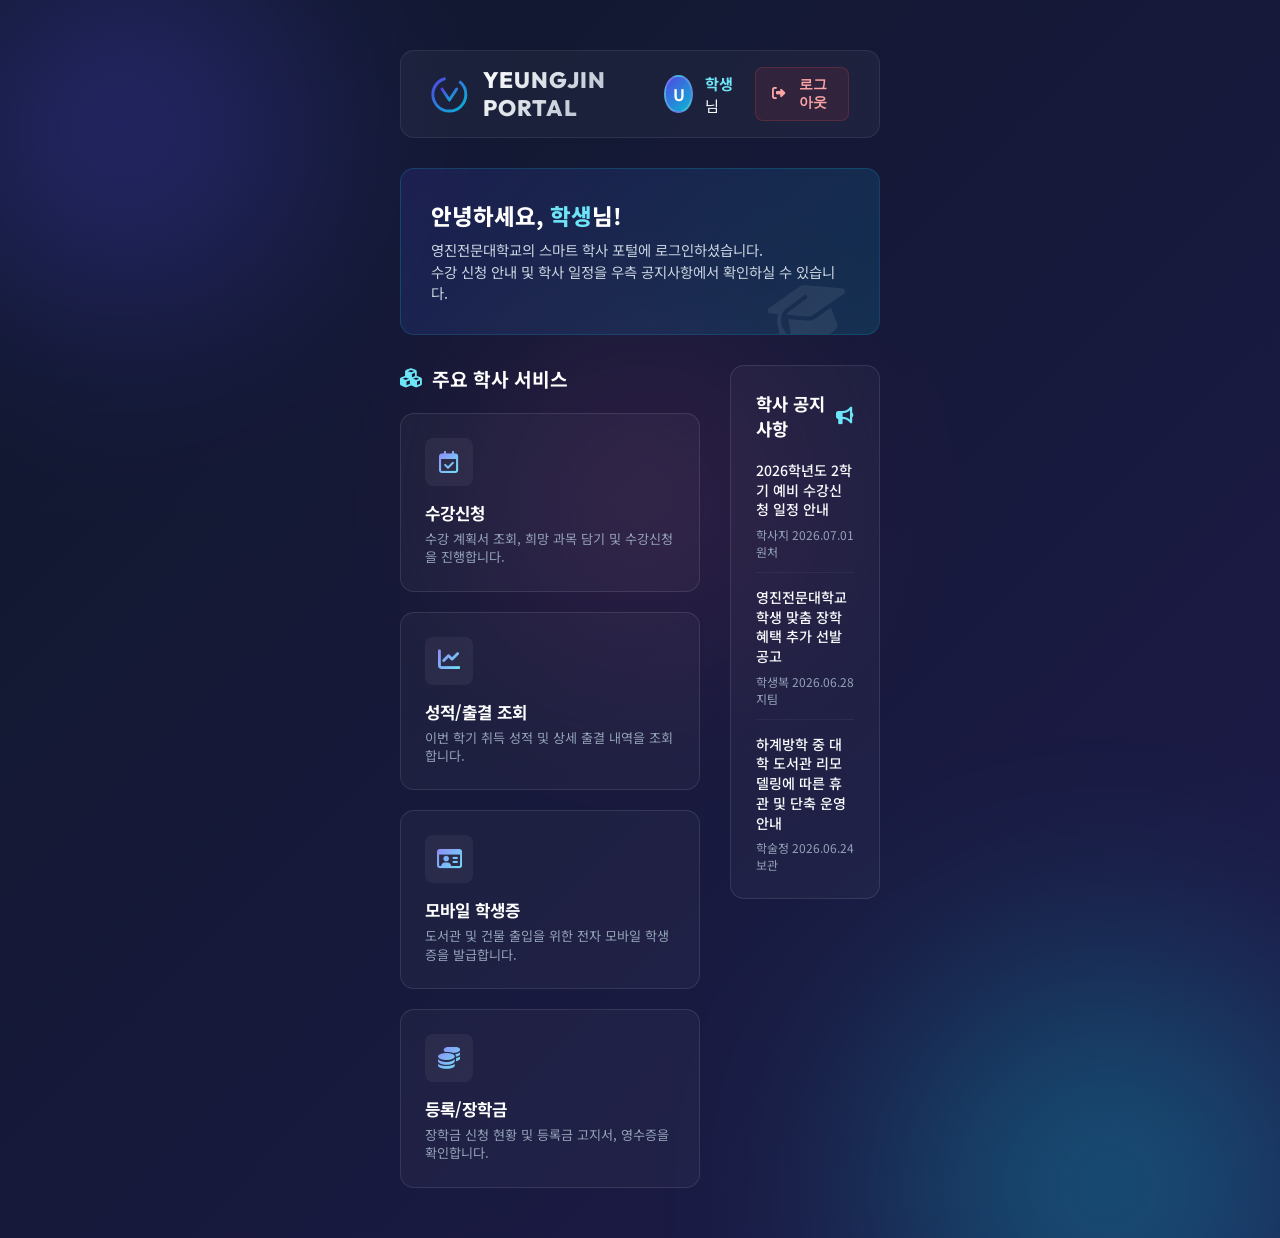
==== dashboard.html @ 0496ccc6 "feat: Add custom dashboard page and connect login redirect/logout" ====
<!DOCTYPE html>
<html lang="ko">
<head>
  <meta charset="UTF-8">
  <meta name="viewport" content="width=device-width, initial-scale=1.0">
  <title>영진전문대학교 - 스마트 통합 포털</title>
  <!-- Google Fonts -->
  <link rel="preconnect" href="https://fonts.googleapis.com">
  <link rel="preconnect" href="https://fonts.gstatic.com" crossorigin>
  <link href="https://fonts.googleapis.com/css2?family=Noto+Sans+KR:wght@300;400;500;700;900&family=Outfit:wght@300;400;600;800&display=swap" rel="stylesheet">
  <!-- FontAwesome for Premium Icons -->
  <link rel="stylesheet" href="https://cdnjs.cloudflare.com/ajax/libs/font-awesome/6.4.0/css/all.min.css">
  <link rel="icon" href="data:,">
  <!-- Common Style Sheet -->
  <link rel="stylesheet" href="style.css">
  <style>
    /* 대시보드 커스텀 스타일 정의 */
    .dashboard-container {
      width: 100%;
      max-width: 1200px;
      margin: 0 auto;
      padding: 30px 20px;
      animation: fadeInDashboard 0.8s cubic-bezier(0.16, 1, 0.3, 1) forwards;
    }

    @keyframes fadeInDashboard {
      from { opacity: 0; transform: translateY(20px); }
      to { opacity: 1; transform: translateY(0); }
    }

    /* 상단 네비게이션 헤더 */
    .dashboard-header {
      display: flex;
      justify-content: space-between;
      align-items: center;
      background: rgba(255, 255, 255, 0.04);
      backdrop-filter: blur(16px);
      -webkit-backdrop-filter: blur(16px);
      border: 1px solid rgba(255, 255, 255, 0.08);
      border-radius: var(--radius-md);
      padding: 15px 30px;
      margin-bottom: 30px;
    }

    .brand-section {
      display: flex;
      align-items: center;
      gap: 15px;
    }

    .brand-section .logo-svg {
      width: 45px;
      height: 45px;
    }

    .brand-section .portal-title {
      font-family: var(--font-en);
      font-size: 1.4rem;
      font-weight: 800;
      letter-spacing: 1px;
      background: linear-gradient(135deg, #ffffff 0%, var(--text-muted) 100%);
      -webkit-background-clip: text;
      -webkit-text-fill-color: transparent;
    }

    .user-section {
      display: flex;
      align-items: center;
      gap: 20px;
    }

    .user-profile {
      display: flex;
      align-items: center;
      gap: 12px;
    }

    .user-avatar {
      width: 38px;
      height: 38px;
      background: linear-gradient(135deg, var(--primary) 0%, var(--secondary) 100%);
      border-radius: 50%;
      display: flex;
      align-items: center;
      justify-content: center;
      color: #ffffff;
      font-weight: 700;
      border: 2px solid rgba(255, 255, 255, 0.2);
    }

    .user-greeting {
      font-size: 0.95rem;
      color: var(--text-main);
    }

    .user-greeting strong {
      color: var(--secondary-light);
      font-weight: 700;
    }

    .btn-logout {
      background: rgba(239, 68, 68, 0.1);
      border: 1px solid rgba(239, 68, 68, 0.2);
      color: #fca5a5;
      padding: 8px 16px;
      border-radius: var(--radius-sm);
      font-size: 0.85rem;
      font-weight: 600;
      cursor: pointer;
      display: flex;
      align-items: center;
      gap: 8px;
      transition: var(--transition-fast);
    }

    .btn-logout:hover {
      background: rgba(239, 68, 68, 0.25);
      border-color: rgba(239, 68, 68, 0.4);
      color: #ffffff;
      transform: translateY(-1px);
    }

    /* 메인 대시보드 레이아웃 */
    .dashboard-grid {
      display: grid;
      grid-template-columns: 2fr 1fr;
      gap: 30px;
    }

    @media (max-width: 900px) {
      .dashboard-grid {
        grid-template-columns: 1fr;
      }
    }

    /* 서비스 바로가기 영역 */
    .services-section-title {
      font-size: 1.2rem;
      font-weight: 700;
      color: #ffffff;
      margin-bottom: 20px;
      display: flex;
      align-items: center;
      gap: 10px;
    }

    .services-section-title i {
      color: var(--secondary-light);
    }

    .services-grid {
      display: grid;
      grid-template-columns: repeat(auto-fill, minmax(220px, 1fr));
      gap: 20px;
    }

    .service-card {
      background: rgba(255, 255, 255, 0.03);
      backdrop-filter: blur(12px);
      -webkit-backdrop-filter: blur(12px);
      border: 1px solid var(--card-border);
      border-radius: var(--radius-md);
      padding: 24px;
      text-decoration: none;
      display: flex;
      flex-direction: column;
      gap: 15px;
      transition: var(--transition-smooth);
      position: relative;
      overflow: hidden;
    }

    .service-card::before {
      content: '';
      position: absolute;
      top: 0;
      left: 0;
      width: 100%;
      height: 100%;
      background: linear-gradient(135deg, rgba(99, 102, 241, 0.08) 0%, rgba(6, 182, 212, 0.08) 100%);
      opacity: 0;
      transition: var(--transition-smooth);
      z-index: 0;
    }

    .service-card:hover {
      transform: translateY(-5px);
      border-color: rgba(6, 182, 212, 0.3);
      box-shadow: 0 15px 30px -10px rgba(6, 182, 212, 0.15);
    }

    .service-card:hover::before {
      opacity: 1;
    }

    .service-icon-wrapper {
      width: 48px;
      height: 48px;
      background: rgba(255, 255, 255, 0.05);
      border-radius: var(--radius-sm);
      display: flex;
      align-items: center;
      justify-content: center;
      z-index: 1;
      transition: var(--transition-smooth);
    }

    .service-card:hover .service-icon-wrapper {
      background: linear-gradient(135deg, var(--primary) 0%, var(--secondary) 100%);
    }

    .service-icon-wrapper i {
      font-size: 1.4rem;
      background: linear-gradient(135deg, var(--primary-light) 0%, var(--secondary-light) 100%);
      -webkit-background-clip: text;
      -webkit-text-fill-color: transparent;
      transition: var(--transition-smooth);
    }

    .service-card:hover .service-icon-wrapper i {
      background: none;
      -webkit-background-clip: initial;
      -webkit-text-fill-color: #ffffff;
    }

    .service-info {
      z-index: 1;
    }

    .service-title {
      font-size: 1.05rem;
      font-weight: 700;
      color: #ffffff;
      margin-bottom: 5px;
    }

    .service-desc {
      font-size: 0.82rem;
      color: var(--text-muted);
      line-height: 1.4;
    }

    /* 우측 사이드바: 공지사항 & 위젯 */
    .sidebar-widget {
      background: rgba(255, 255, 255, 0.03);
      backdrop-filter: blur(16px);
      -webkit-backdrop-filter: blur(16px);
      border: 1px solid var(--card-border);
      border-radius: var(--radius-md);
      padding: 25px;
      margin-bottom: 25px;
    }

    .widget-title {
      font-size: 1.1rem;
      font-weight: 700;
      color: #ffffff;
      margin-bottom: 20px;
      display: flex;
      align-items: center;
      justify-content: space-between;
    }

    .widget-title i {
      color: var(--secondary-light);
    }

    .notice-list {
      list-style: none;
      display: flex;
      flex-direction: column;
      gap: 15px;
    }

    .notice-item {
      border-bottom: 1px solid rgba(255, 255, 255, 0.05);
      padding-bottom: 12px;
    }

    .notice-item:last-child {
      border-bottom: none;
      padding-bottom: 0;
    }

    .notice-link {
      text-decoration: none;
      display: flex;
      flex-direction: column;
      gap: 6px;
    }

    .notice-headline {
      font-size: 0.88rem;
      color: var(--text-main);
      font-weight: 500;
      line-height: 1.4;
      transition: var(--transition-fast);
    }

    .notice-link:hover .notice-headline {
      color: var(--secondary-light);
    }

    .notice-meta {
      display: flex;
      justify-content: space-between;
      font-size: 0.75rem;
      color: var(--text-muted);
    }

    /* 웰컴 배너 */
    .welcome-banner {
      background: linear-gradient(135deg, rgba(79, 70, 229, 0.15) 0%, rgba(6, 182, 212, 0.15) 100%);
      border: 1px solid rgba(6, 182, 212, 0.2);
      border-radius: var(--radius-md);
      padding: 30px;
      margin-bottom: 30px;
      position: relative;
      overflow: hidden;
      display: flex;
      justify-content: space-between;
      align-items: center;
    }

    .welcome-text-group {
      z-index: 1;
    }

    .welcome-banner-title {
      font-size: 1.4rem;
      font-weight: 800;
      color: #ffffff;
      margin-bottom: 8px;
    }

    .welcome-banner-title span {
      color: var(--secondary-light);
    }

    .welcome-banner-desc {
      font-size: 0.9rem;
      color: #cbd5e1;
      line-height: 1.5;
    }

    .welcome-banner-icon {
      font-size: 4rem;
      color: rgba(255, 255, 255, 0.08);
      position: absolute;
      right: 30px;
      bottom: -10px;
      transform: rotate(-15deg);
      pointer-events: none;
    }
  </style>
</head>
<body>

  <!-- 배경 애니메이션 요소 -->
  <div class="background-decorations">
    <div class="bubble bubble-1"></div>
    <div class="bubble bubble-2"></div>
    <div class="bubble bubble-3"></div>
  </div>

  <div class="container" style="min-height: 100vh; padding: 20px 0; display: block;">
    <div class="dashboard-container">
      
      <!-- 포탈 네비게이션 헤더 -->
      <header class="dashboard-header">
        <div class="brand-section">
          <svg viewBox="0 0 100 100" class="logo-svg" aria-hidden="true">
            <defs>
              <linearGradient id="logoGrad" x1="0%" y1="0%" x2="100%" y2="100%">
                <stop offset="0%" stop-color="#4F46E5" />
                <stop offset="100%" stop-color="#06B6D4" />
              </linearGradient>
            </defs>
            <circle cx="50" cy="50" r="45" fill="none" stroke="url(#logoGrad)" stroke-width="8" stroke-dasharray="200 40" />
            <path d="M30 35 L50 65 L70 35" fill="none" stroke="url(#logoGrad)" stroke-width="8" stroke-linecap="round" stroke-linejoin="round" />
            <path d="M50 20 L50 50" fill="none" stroke="url(#logoGrad)" stroke-width="8" stroke-linecap="round" />
          </svg>
          <span class="portal-title">YEUNGJIN PORTAL</span>
        </div>
        
        <div class="user-section">
          <div class="user-profile">
            <div class="user-avatar" id="display-avatar">U</div>
            <div class="user-greeting">
              <span id="display-username-header"><strong>학생</strong>님</span>
            </div>
          </div>
          <button type="button" id="logoutBtn" class="btn-logout">
            <i class="fa-solid fa-right-from-bracket"></i>
            <span>로그아웃</span>
          </button>
        </div>
      </header>

      <!-- 웰컴 홍보 배너 -->
      <section class="welcome-banner">
        <div class="welcome-text-group">
          <h2 class="welcome-banner-title">안녕하세요, <span id="display-username-banner">학생</span>님!</h2>
          <p class="welcome-banner-desc">영진전문대학교의 스마트 학사 포털에 로그인하셨습니다.<br>수강 신청 안내 및 학사 일정을 우측 공지사항에서 확인하실 수 있습니다.</p>
        </div>
        <i class="fa-solid fa-graduation-cap welcome-banner-icon"></i>
      </section>

      <!-- 서비스 및 공지 레이아웃 -->
      <div class="dashboard-grid">
        
        <!-- 서비스 그리드 (좌) -->
        <section class="services-area">
          <h3 class="services-section-title">
            <i class="fa-solid fa-cubes"></i>
            <span>주요 학사 서비스</span>
          </h3>
          
          <div class="services-grid">
            <!-- 수강신청 -->
            <a href="#" class="service-card" onclick="alert('수강신청 서비스 준비 중입니다.'); return false;">
              <div class="service-icon-wrapper">
                <i class="fa-regular fa-calendar-check"></i>
              </div>
              <div class="service-info">
                <h4 class="service-title">수강신청</h4>
                <p class="service-desc">수강 계획서 조회, 희망 과목 담기 및 수강신청을 진행합니다.</p>
              </div>
            </a>

            <!-- 성적 조회 -->
            <a href="#" class="service-card" onclick="alert('성적조회 서비스 준비 중입니다.'); return false;">
              <div class="service-icon-wrapper">
                <i class="fa-solid fa-chart-line"></i>
              </div>
              <div class="service-info">
                <h4 class="service-title">성적/출결 조회</h4>
                <p class="service-desc">이번 학기 취득 성적 및 상세 출결 내역을 조회합니다.</p>
              </div>
            </a>

            <!-- 모바일 학생증 -->
            <a href="#" class="service-card" onclick="alert('모바일 학생증 발급 준비 중입니다.'); return false;">
              <div class="service-icon-wrapper">
                <i class="fa-regular fa-id-card"></i>
              </div>
              <div class="service-info">
                <h4 class="service-title">모바일 학생증</h4>
                <p class="service-desc">도서관 및 건물 출입을 위한 전자 모바일 학생증을 발급합니다.</p>
              </div>
            </a>

            <!-- 등록/장학 -->
            <a href="#" class="service-card" onclick="alert('장학금 및 등록금 조회 서비스 준비 중입니다.'); return false;">
              <div class="service-icon-wrapper">
                <i class="fa-solid fa-coins"></i>
              </div>
              <div class="service-info">
                <h4 class="service-title">등록/장학금</h4>
                <p class="service-desc">장학금 신청 현황 및 등록금 고지서, 영수증을 확인합니다.</p>
              </div>
            </a>
          </div>
        </section>

        <!-- 공지사항 및 학사캘린더 (우) -->
        <aside class="sidebar-area">
          <div class="sidebar-widget">
            <h3 class="widget-title">
              <span>학사 공지사항</span>
              <i class="fa-solid fa-bullhorn"></i>
            </h3>
            <ul class="notice-list">
              <li class="notice-item">
                <a href="#" class="notice-link" onclick="alert('공지 상세내용 준비 중입니다.'); return false;">
                  <span class="notice-headline">2026학년도 2학기 예비 수강신청 일정 안내</span>
                  <div class="notice-meta">
                    <span>학사지원처</span>
                    <span>2026.07.01</span>
                  </div>
                </a>
              </li>
              <li class="notice-item">
                <a href="#" class="notice-link" onclick="alert('공지 상세내용 준비 중입니다.'); return false;">
                  <span class="notice-headline">영진전문대학교 학생 맞춤 장학 혜택 추가 선발 공고</span>
                  <div class="notice-meta">
                    <span>학생복지팀</span>
                    <span>2026.06.28</span>
                  </div>
                </a>
              </li>
              <li class="notice-item">
                <a href="#" class="notice-link" onclick="alert('공지 상세내용 준비 중입니다.'); return false;">
                  <span class="notice-headline">하계방학 중 대학 도서관 리모델링에 따른 휴관 및 단축 운영 안내</span>
                  <div class="notice-meta">
                    <span>학술정보관</span>
                    <span>2026.06.24</span>
                  </div>
                </a>
              </li>
            </ul>
          </div>
        </aside>

      </div>

    </div>
  </div>

  <script>
    document.addEventListener('DOMContentLoaded', () => {
      // URL 파라미터에서 아이디 파싱
      const urlParams = new URLSearchParams(window.location.search);
      const username = urlParams.get('username') || '학생';

      // 텍스트 바인딩
      document.getElementById('display-username-header').innerHTML = `<strong>${username}</strong>님`;
      document.getElementById('display-username-banner').textContent = username;

      // 아바타 첫 글자 추출 적용
      const avatarEl = document.getElementById('display-avatar');
      if (username && username !== '학생') {
        avatarEl.textContent = username.substring(0, 1).toUpperCase();
      }

      // 로그아웃 버튼 기능 구현
      const logoutBtn = document.getElementById('logoutBtn');
      logoutBtn.addEventListener('click', () => {
        if (confirm('로그아웃 하시겠습니까?')) {
          // 세션 및 상태 청소 (필요한 경우)
          // 로그인 페이지로 돌아가며 웰컴 파라미터 전달 (선택사항)
          window.location.href = 'login.html';
        }
      });
    });
  </script>
</body>
</html>
---- style.css ----
/* ==========================================================================
   영진전문대학교 회원가입 페이지 프리미엄 스타일 시트
   ========================================================================== */

/* 1. 디자인 토큰 및 변수 설정 (CSS Custom Properties) */
:root {
  /* 컬러 시스템 - HSL 기반 정밀 조정 */
  --primary-hue: 243; /* 퍼플 계열 */
  --secondary-hue: 188; /* 사이언 계열 */
  
  --primary: hsl(var(--primary-hue), 75%, 59%);
  --primary-light: hsl(var(--primary-hue), 85%, 75%);
  --primary-dark: hsl(var(--primary-hue), 75%, 45%);
  
  --secondary: hsl(var(--secondary-hue), 90%, 43%);
  --secondary-light: hsl(var(--secondary-hue), 90%, 70%);
  
  --bg-gradient: linear-gradient(135deg, #0f172a 0%, #1e1b4b 100%);
  --card-bg: rgba(255, 255, 255, 0.06);
  --card-border: rgba(255, 255, 255, 0.1);
  
  /* 텍스트 컬러 */
  --text-main: #f8fafc;
  --text-muted: #94a3b8;
  --text-input: #ffffff;
  --text-input-placeholder: #64748b;
  
  /* 상태 컬러 */
  --success: #10b981;
  --success-bg: rgba(16, 185, 129, 0.1);
  --error: #ef4444;
  --error-bg: rgba(239, 68, 68, 0.1);
  --warning: #f59e0b;
  
  /* 타이포그래피 */
  --font-kr: 'Noto Sans KR', sans-serif;
  --font-en: 'Outfit', sans-serif;
  
  /* 그림자 & 라운드 */
  --shadow-premium: 0 25px 50px -12px rgba(0, 0, 0, 0.5);
  --shadow-input-focus: 0 0 20px rgba(99, 102, 241, 0.25);
  --radius-lg: 24px;
  --radius-md: 14px;
  --radius-sm: 8px;
  
  --transition-smooth: all 0.4s cubic-bezier(0.16, 1, 0.3, 1);
  --transition-fast: all 0.2s ease;
}

/* 2. 전역 스타일 및 초기화 */
*, *::before, *::after {
  box-sizing: border-box;
  margin: 0;
  padding: 0;
}

body {
  font-family: var(--font-kr);
  color: var(--text-main);
  background: var(--bg-gradient);
  min-height: 100vh;
  display: flex;
  justify-content: center;
  align-items: center;
  overflow-x: hidden;
  position: relative;
}

/* 3. 배경 애니메이션 요소 (구체 효과) */
.background-decorations {
  position: absolute;
  top: 0;
  left: 0;
  width: 100%;
  height: 100%;
  overflow: hidden;
  z-index: 0;
  pointer-events: none;
}

.bubble {
  position: absolute;
  border-radius: 50%;
  filter: blur(100px);
  opacity: 0.45;
  animation: float 20s infinite alternate ease-in-out;
}

.bubble-1 {
  width: 500px;
  height: 500px;
  background: radial-gradient(circle, var(--primary) 0%, transparent 80%);
  top: -10%;
  left: -10%;
  animation-delay: 0s;
}

.bubble-2 {
  width: 600px;
  height: 600px;
  background: radial-gradient(circle, var(--secondary) 0%, transparent 80%);
  bottom: -20%;
  right: -10%;
  animation-delay: -5s;
}

.bubble-3 {
  width: 400px;
  height: 400px;
  background: radial-gradient(circle, #ec4899 0%, transparent 80%);
  top: 40%;
  left: 50%;
  transform: translate(-50%, -50%);
  opacity: 0.2;
  animation-duration: 25s;
}

@keyframes float {
  0% { transform: translateY(0px) scale(1); }
  50% { transform: translateY(50px) scale(1.1) rotate(30deg); }
  100% { transform: translateY(-30px) scale(0.95) rotate(-30deg); }
}

/* 4. 컨테이너 및 회원가입 카드 */
.container {
  width: 100%;
  max-width: 520px;
  padding: 40px 20px;
  z-index: 1;
}

.signup-card {
  background: var(--card-bg);
  backdrop-filter: blur(25px);
  -webkit-backdrop-filter: blur(25px);
  border: 1px solid var(--card-border);
  border-radius: var(--radius-lg);
  padding: 45px 40px;
  box-shadow: var(--shadow-premium);
  transform: translateY(0);
  transition: var(--transition-smooth);
}

.signup-card:hover {
  border-color: rgba(255, 255, 255, 0.15);
}

/* 5. 카드 헤더 (로고 & 제목) */
.card-header {
  text-align: center;
  margin-bottom: 35px;
}

.brand-logo {
  display: inline-block;
  width: 80px;
  height: 80px;
  margin-bottom: 15px;
  animation: logo-pulse 4s infinite ease-in-out;
}

.logo-svg {
  width: 100%;
  height: 100%;
}

@keyframes logo-pulse {
  0%, 100% { transform: scale(1); }
  50% { transform: scale(1.05); }
}

.brand-title {
  font-family: var(--font-en);
  font-weight: 800;
  font-size: 2.2rem;
  letter-spacing: 3px;
  background: linear-gradient(135deg, #ffffff 0%, var(--primary-light) 50%, var(--secondary-light) 100%);
  -webkit-background-clip: text;
  -webkit-text-fill-color: transparent;
  margin-bottom: 6px;
}

.brand-subtitle {
  font-size: 0.95rem;
  color: var(--text-muted);
  font-weight: 400;
  letter-spacing: 0.5px;
}

/* 6. 인풋 그룹 및 입력 필드 */
.signup-form {
  display: flex;
  flex-direction: column;
  gap: 22px;
}

.input-group {
  display: flex;
  flex-direction: column;
  gap: 8px;
  position: relative;
}

.input-group label {
  display: flex;
  align-items: center;
  font-size: 0.9rem;
  font-weight: 500;
  color: var(--text-main);
  padding-left: 4px;
}

.required-mark {
  color: var(--secondary-light);
  margin-left: 4px;
  font-weight: bold;
}

.input-wrapper {
  position: relative;
  display: flex;
  align-items: center;
}

.input-wrapper input {
  width: 100%;
  padding: 15px 45px;
  background: rgba(15, 23, 42, 0.6);
  border: 1.5px solid rgba(255, 255, 255, 0.1);
  border-radius: var(--radius-md);
  color: var(--text-input);
  font-size: 0.95rem;
  font-family: var(--font-kr);
  transition: var(--transition-fast);
  outline: none;
}

.input-wrapper input::placeholder {
  color: var(--text-input-placeholder);
}

.input-wrapper input:hover {
  border-color: rgba(255, 255, 255, 0.25);
  background: rgba(15, 23, 42, 0.8);
}

.input-wrapper input:focus {
  border-color: var(--primary);
  background: rgba(15, 23, 42, 0.9);
  box-shadow: var(--shadow-input-focus);
}

/* 아이콘 데코레이션 */
.input-icon {
  position: absolute;
  left: 16px;
  color: var(--text-muted);
  font-size: 1.1rem;
  transition: var(--transition-fast);
  pointer-events: none;
}

.input-wrapper input:focus ~ .input-icon {
  color: var(--primary-light);
}

/* 비밀번호 보이기/숨기기 버튼 */
.btn-toggle-password {
  position: absolute;
  right: 16px;
  background: none;
  border: none;
  color: var(--text-muted);
  font-size: 1.1rem;
  cursor: pointer;
  padding: 4px;
  z-index: 2;
  transition: var(--transition-fast);
}

.btn-toggle-password:hover {
  color: var(--text-main);
}

.btn-toggle-password .eye-open-icon {
  display: none;
}

.btn-toggle-password.active .eye-close-icon {
  display: none;
}

.btn-toggle-password.active .eye-open-icon {
  display: inline-block;
}

/* 7. 유효성 검사 피드백 스타일 및 애니메이션 */
.status-icon {
  position: absolute;
  right: 16px;
  font-size: 1.1rem;
  pointer-events: none;
  opacity: 0;
  transform: scale(0.5);
  transition: var(--transition-smooth);
}

/* 비밀번호 필드는 토글 버튼이 있으므로 아이콘 위치 조정 */
#group-password .status-icon {
  right: 48px;
}

.validation-message {
  font-size: 0.8rem;
  color: var(--error);
  padding-left: 4px;
  min-height: 18px;
  opacity: 0;
  transform: translateY(-5px);
  transition: var(--transition-fast);
}

/* 성공 상태 */
.input-group.success .input-wrapper input {
  border-color: var(--success);
  background: rgba(16, 185, 129, 0.05);
}

.input-group.success .success-icon {
  opacity: 1;
  transform: scale(1);
  color: var(--success);
}

/* 에러 상태 */
.input-group.error .input-wrapper input {
  border-color: var(--error);
  background: rgba(239, 68, 68, 0.05);
}

.input-group.error .error-icon {
  opacity: 1;
  transform: scale(1);
  color: var(--error);
}

.input-group.error .validation-message {
  opacity: 1;
  transform: translateY(0);
}

/* 진동 애니메이션 (Shake) */
@keyframes shake {
  0%, 100% { transform: translateX(0); }
  20%, 60% { transform: translateX(-6px); }
  40%, 80% { transform: translateX(6px); }
}

.input-group.shake-anim .input-wrapper {
  animation: shake 0.4s ease-in-out;
}

/* 비밀번호 강도 측정기 */
.pw-strength-meter {
  width: 100%;
  height: 4px;
  background: rgba(255, 255, 255, 0.1);
  border-radius: var(--radius-sm);
  margin-top: -4px;
  overflow: hidden;
  display: none; /* 비밀번호 입력 시에만 노출 */
}

.strength-bar {
  height: 100%;
  width: 0;
  background: var(--error);
  border-radius: var(--radius-sm);
  transition: width 0.3s ease, background-color 0.3s ease;
}

/* 8. 약관 동의 체크박스 커스텀 */
.terms-group {
  margin-top: 5px;
}

.checkbox-container {
  display: flex;
  align-items: flex-start;
  position: relative;
  padding-left: 30px;
  cursor: pointer;
  font-size: 0.85rem;
  color: var(--text-muted);
  user-select: none;
}

.checkbox-container input {
  position: absolute;
  opacity: 0;
  cursor: pointer;
  height: 0;
  width: 0;
}

.checkmark {
  position: absolute;
  top: 1px;
  left: 0;
  height: 18px;
  width: 18px;
  background: rgba(15, 23, 42, 0.6);
  border: 1.5px solid rgba(255, 255, 255, 0.15);
  border-radius: 4px;
  transition: var(--transition-fast);
}

.checkbox-container:hover input ~ .checkmark {
  border-color: rgba(255, 255, 255, 0.3);
}

.checkbox-container input:checked ~ .checkmark {
  background: linear-gradient(135deg, var(--primary) 0%, var(--secondary) 100%);
  border-color: transparent;
}

.checkmark::after {
  content: "";
  position: absolute;
  display: none;
}

.checkbox-container input:checked ~ .checkmark::after {
  display: block;
}

.checkbox-container .checkmark::after {
  left: 5px;
  top: 2px;
  width: 5px;
  height: 9px;
  border: solid white;
  border-width: 0 2px 2px 0;
  transform: rotate(45deg);
}

.terms-text .required-mark {
  color: var(--secondary-light);
}

.terms-group .validation-message {
  margin-top: 6px;
}

/* 9. 제출 버튼 */
.btn-submit {
  position: relative;
  width: 100%;
  padding: 16px;
  background: linear-gradient(135deg, var(--primary) 0%, var(--secondary) 100%);
  border: none;
  border-radius: var(--radius-md);
  color: #ffffff;
  font-size: 1.05rem;
  font-weight: 700;
  font-family: var(--font-kr);
  cursor: pointer;
  display: flex;
  justify-content: center;
  align-items: center;
  gap: 8px;
  box-shadow: 0 10px 25px -5px rgba(99, 102, 241, 0.4);
  overflow: hidden;
  transition: var(--transition-smooth);
}

.btn-submit::before {
  content: '';
  position: absolute;
  top: 0;
  left: -100%;
  width: 100%;
  height: 100%;
  background: linear-gradient(90deg, transparent, rgba(255, 255, 255, 0.2), transparent);
  transition: 0.5s;
}

.btn-submit:hover::before {
  left: 100%;
}

.btn-submit:hover {
  transform: translateY(-3px);
  box-shadow: 0 15px 30px -5px rgba(99, 102, 241, 0.6);
}

.btn-submit:active {
  transform: translateY(-1px);
}

.btn-icon {
  font-size: 0.95rem;
  transition: var(--transition-fast);
}

.btn-submit:hover .btn-icon {
  transform: translateX(4px);
}

/* 10. 카드 푸터 */
.card-footer {
  text-align: center;
  margin-top: 25px;
  font-size: 0.85rem;
  color: var(--text-muted);
}

.login-link {
  color: var(--secondary-light);
  text-decoration: none;
  font-weight: 600;
  transition: var(--transition-fast);
  margin-left: 4px;
}

.login-link:hover {
  color: #ffffff;
  text-decoration: underline;
}

/* 11. 모달 팝업 레이아웃 (Glassmorphism & Slide-up) */
.modal-overlay {
  position: fixed;
  top: 0;
  left: 0;
  width: 100%;
  height: 100%;
  background: rgba(15, 23, 42, 0.7);
  backdrop-filter: blur(15px);
  -webkit-backdrop-filter: blur(15px);
  display: flex;
  justify-content: center;
  align-items: center;
  z-index: 100;
  opacity: 0;
  pointer-events: none;
  transition: opacity 0.4s ease;
}

.modal-overlay.active {
  opacity: 1;
  pointer-events: auto;
}

.modal-content {
  background: rgba(30, 41, 59, 0.85);
  border: 1px solid rgba(255, 255, 255, 0.15);
  border-radius: var(--radius-lg);
  padding: 40px;
  width: 90%;
  max-width: 460px;
  text-align: center;
  box-shadow: var(--shadow-premium);
  transform: scale(0.8) translateY(30px);
  transition: transform 0.4s cubic-bezier(0.175, 0.885, 0.32, 1.275);
}

.modal-overlay.active .modal-content {
  transform: scale(1) translateY(0);
}

.modal-icon-wrapper {
  margin-bottom: 25px;
  display: flex;
  justify-content: center;
}

/* 성공 체크 아이콘 애니메이션 */
.modal-success-check {
  width: 80px;
  height: 80px;
  position: relative;
  border-radius: 50%;
  background-color: var(--success-bg);
  border: 4px solid var(--success);
  display: flex;
  align-items: center;
  justify-content: center;
}

.modal-success-check::after {
  content: '';
  position: absolute;
  width: 12px;
  height: 24px;
  border: solid var(--success);
  border-width: 0 4px 4px 0;
  transform: rotate(45deg) translate(-2px, -4px);
  transform-origin: center;
  animation: checkmark-draw 0.6s ease-in-out forwards;
}

@keyframes checkmark-draw {
  0% {
    width: 0;
    height: 0;
    opacity: 0;
  }
  50% {
    width: 0;
    height: 24px;
    opacity: 1;
  }
  100% {
    width: 12px;
    height: 24px;
    opacity: 1;
  }
}

.modal-title {
  font-size: 1.5rem;
  font-weight: 700;
  color: #ffffff;
  margin-bottom: 10px;
}

.modal-message {
  font-size: 0.95rem;
  color: var(--text-muted);
  line-height: 1.6;
  margin-bottom: 25px;
}

/* 회원정보 요약 박스 */
.summary-box {
  background: rgba(15, 23, 42, 0.5);
  border-radius: var(--radius-md);
  padding: 16px 20px;
  margin-bottom: 30px;
  display: flex;
  flex-direction: column;
  gap: 12px;
  text-align: left;
}

.summary-row {
  display: flex;
  justify-content: space-between;
  align-items: center;
  font-size: 0.9rem;
}

.summary-label {
  color: var(--text-muted);
}

.summary-value {
  color: #ffffff;
  font-weight: 600;
}

.btn-modal-close {
  width: 100%;
  padding: 14px;
  background: #ffffff;
  border: none;
  border-radius: var(--radius-md);
  color: #0f172a;
  font-size: 1rem;
  font-weight: 700;
  cursor: pointer;
  box-shadow: 0 4px 12px rgba(0, 0, 0, 0.1);
  transition: var(--transition-fast);
}

.btn-modal-close:hover {
  background: #f1f5f9;
  transform: translateY(-2px);
}

.btn-modal-close:active {
  transform: translateY(0);
}

/* 12. 미디어 쿼리 (반응형 디자인) */
@media (max-width: 480px) {
  .container {
    padding: 20px 10px;
  }

  .signup-card {
    padding: 35px 20px;
    border-radius: var(--radius-md);
  }

  .brand-title {
    font-size: 1.8rem;
  }

  .modal-content {
    padding: 30px 20px;
  }
}
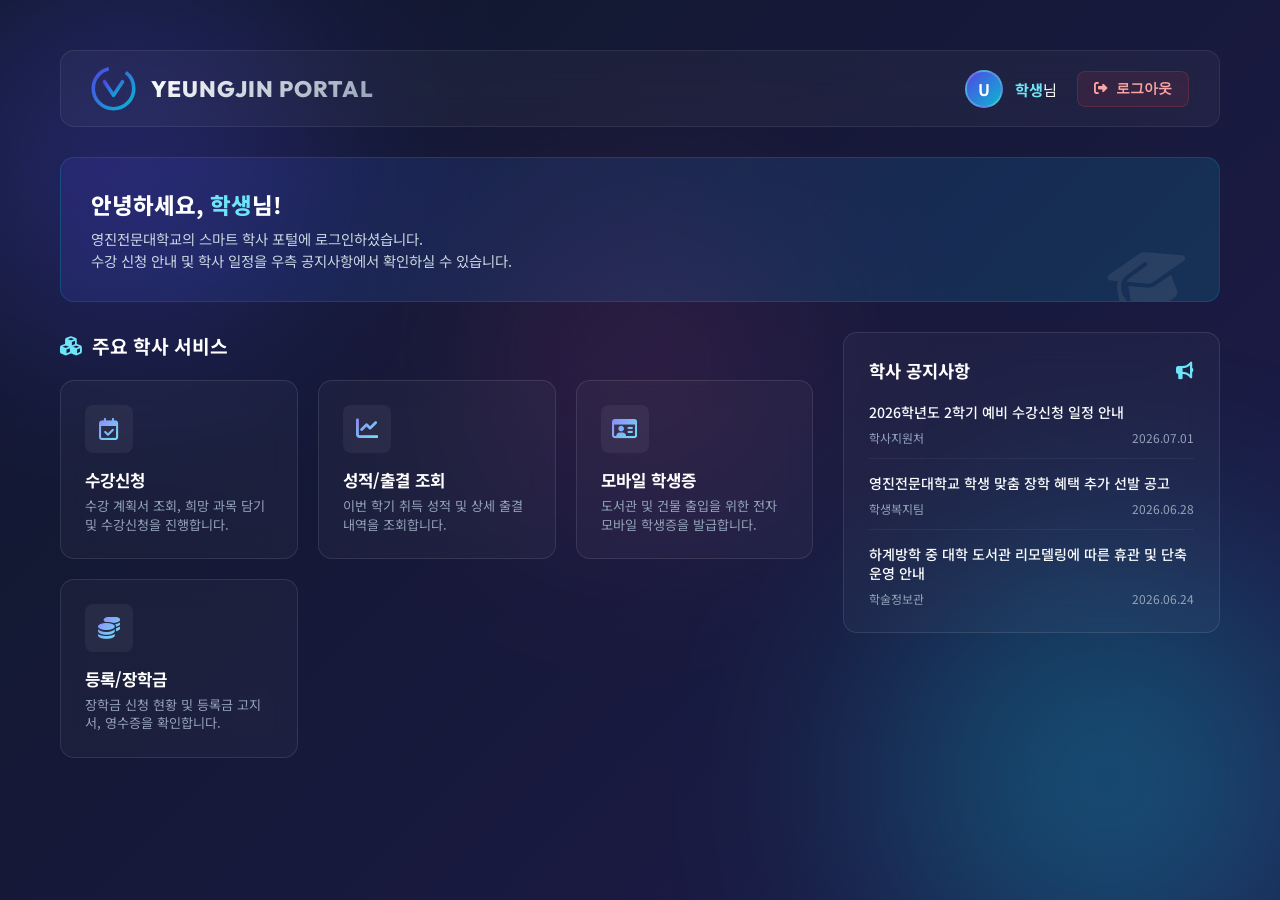
==== commit 08ef0315: "style: Fix dashboard width spacing and container wrapper" ====
--- a/dashboard.html
+++ b/dashboard.html
@@ -15,6 +15,15 @@
   <link rel="stylesheet" href="style.css">
   <style>
     /* 대시보드 커스텀 스타일 정의 */
+    .dashboard-wrapper {
+      width: 100%;
+      min-height: 100vh;
+      padding: 20px 0;
+      z-index: 1;
+      display: block;
+      box-sizing: border-box;
+    }
+
     .dashboard-container {
       width: 100%;
       max-width: 1200px;
@@ -363,7 +372,7 @@
     <div class="bubble bubble-3"></div>
   </div>
 
-  <div class="container" style="min-height: 100vh; padding: 20px 0; display: block;">
+  <div class="dashboard-wrapper">
     <div class="dashboard-container">
       
       <!-- 포탈 네비게이션 헤더 -->
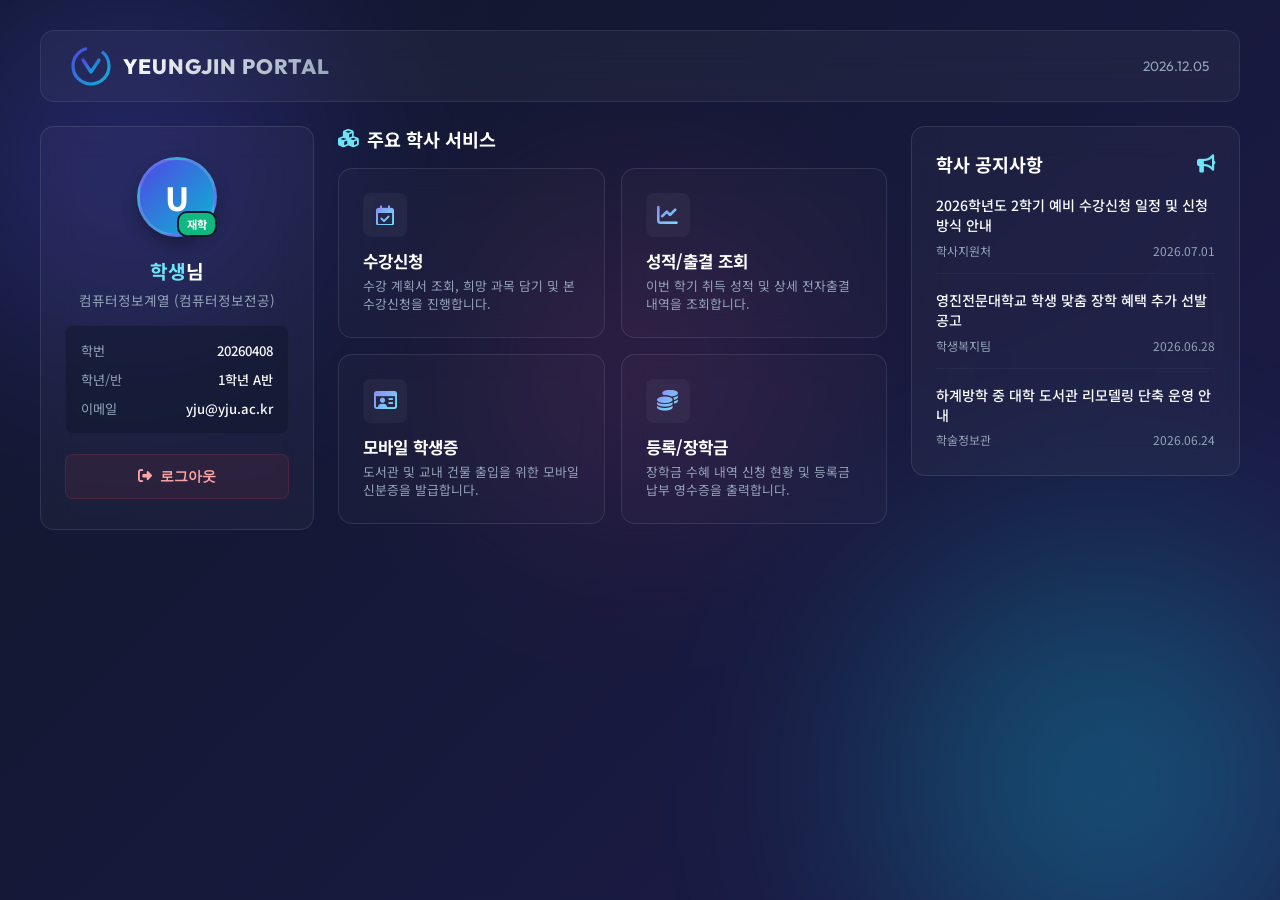
==== commit 418e0ff6: "feat: Redesign dashboard with 3-column horizontal grid layout" ====
--- a/dashboard.html
+++ b/dashboard.html
@@ -14,30 +14,30 @@
   <!-- Common Style Sheet -->
   <link rel="stylesheet" href="style.css">
   <style>
-    /* 대시보드 커스텀 스타일 정의 */
+    /* 1. 대시보드 레이아웃 및 랩퍼 */
     .dashboard-wrapper {
       width: 100%;
       min-height: 100vh;
-      padding: 20px 0;
+      padding: 30px 20px;
       z-index: 1;
-      display: block;
+      display: flex;
+      flex-direction: column;
+      align-items: center;
       box-sizing: border-box;
     }
 
     .dashboard-container {
       width: 100%;
       max-width: 1200px;
-      margin: 0 auto;
-      padding: 30px 20px;
       animation: fadeInDashboard 0.8s cubic-bezier(0.16, 1, 0.3, 1) forwards;
     }
 
     @keyframes fadeInDashboard {
-      from { opacity: 0; transform: translateY(20px); }
+      from { opacity: 0; transform: translateY(15px); }
       to { opacity: 1; transform: translateY(0); }
     }
 
-    /* 상단 네비게이션 헤더 */
+    /* 2. 상단 헤더 */
     .dashboard-header {
       display: flex;
       justify-content: space-between;
@@ -48,23 +48,23 @@
       border: 1px solid rgba(255, 255, 255, 0.08);
       border-radius: var(--radius-md);
       padding: 15px 30px;
-      margin-bottom: 30px;
+      margin-bottom: 24px;
     }
 
     .brand-section {
       display: flex;
       align-items: center;
-      gap: 15px;
+      gap: 12px;
     }
 
     .brand-section .logo-svg {
-      width: 45px;
-      height: 45px;
+      width: 40px;
+      height: 40px;
     }
 
     .brand-section .portal-title {
       font-family: var(--font-en);
-      font-size: 1.4rem;
+      font-size: 1.3rem;
       font-weight: 800;
       letter-spacing: 1px;
       background: linear-gradient(135deg, #ffffff 0%, var(--text-muted) 100%);
@@ -72,99 +72,191 @@
       -webkit-text-fill-color: transparent;
     }
 
-    .user-section {
-      display: flex;
-      align-items: center;
-      gap: 20px;
-    }
-
-    .user-profile {
-      display: flex;
-      align-items: center;
-      gap: 12px;
-    }
-
-    .user-avatar {
-      width: 38px;
-      height: 38px;
-      background: linear-gradient(135deg, var(--primary) 0%, var(--secondary) 100%);
-      border-radius: 50%;
-      display: flex;
-      align-items: center;
-      justify-content: center;
-      color: #ffffff;
-      font-weight: 700;
-      border: 2px solid rgba(255, 255, 255, 0.2);
-    }
-
-    .user-greeting {
-      font-size: 0.95rem;
-      color: var(--text-main);
-    }
-
-    .user-greeting strong {
-      color: var(--secondary-light);
-      font-weight: 700;
-    }
-
-    .btn-logout {
-      background: rgba(239, 68, 68, 0.1);
-      border: 1px solid rgba(239, 68, 68, 0.2);
-      color: #fca5a5;
-      padding: 8px 16px;
-      border-radius: var(--radius-sm);
+    .header-time {
       font-size: 0.85rem;
-      font-weight: 600;
-      cursor: pointer;
-      display: flex;
-      align-items: center;
-      gap: 8px;
-      transition: var(--transition-fast);
-    }
-
-    .btn-logout:hover {
-      background: rgba(239, 68, 68, 0.25);
-      border-color: rgba(239, 68, 68, 0.4);
-      color: #ffffff;
-      transform: translateY(-1px);
-    }
-
-    /* 메인 대시보드 레이아웃 */
+      color: var(--text-muted);
+      font-family: var(--font-en);
+    }
+
+    /* 3. 3단 가로 배치 그리드 */
     .dashboard-grid {
       display: grid;
-      grid-template-columns: 2fr 1fr;
-      gap: 30px;
-    }
-
-    @media (max-width: 900px) {
+      grid-template-columns: 1fr 2fr 1.2fr;
+      gap: 24px;
+      align-items: start;
+    }
+
+    @media (max-width: 1024px) {
+      .dashboard-grid {
+        grid-template-columns: 1fr 1.5fr;
+      }
+      .sidebar-area {
+        grid-column: span 2;
+      }
+    }
+
+    @media (max-width: 768px) {
       .dashboard-grid {
         grid-template-columns: 1fr;
       }
-    }
-
-    /* 서비스 바로가기 영역 */
-    .services-section-title {
+      .sidebar-area {
+        grid-column: span 1;
+      }
+    }
+
+    /* 4. [좌측] 학생 프로필 카드 */
+    .profile-card {
+      background: rgba(255, 255, 255, 0.03);
+      backdrop-filter: blur(16px);
+      -webkit-backdrop-filter: blur(16px);
+      border: 1px solid var(--card-border);
+      border-radius: var(--radius-md);
+      padding: 30px 24px;
+      text-align: center;
+      display: flex;
+      flex-direction: column;
+      align-items: center;
+      gap: 20px;
+    }
+
+    .profile-avatar-wrapper {
+      position: relative;
+    }
+
+    .profile-avatar {
+      width: 80px;
+      height: 80px;
+      background: linear-gradient(135deg, var(--primary) 0%, var(--secondary) 100%);
+      border-radius: 50%;
+      display: flex;
+      align-items: center;
+      justify-content: center;
+      font-size: 2rem;
+      font-weight: 800;
+      color: #ffffff;
+      border: 3px solid rgba(255, 255, 255, 0.15);
+      box-shadow: 0 8px 16px rgba(0, 0, 0, 0.3);
+    }
+
+    .profile-badge {
+      position: absolute;
+      bottom: 0;
+      right: 0;
+      background: var(--success);
+      color: #ffffff;
+      font-size: 0.7rem;
+      font-weight: 700;
+      padding: 3px 8px;
+      border-radius: 10px;
+      border: 2px solid #0f172a;
+    }
+
+    .profile-info {
+      width: 100%;
+    }
+
+    .profile-name {
       font-size: 1.2rem;
       font-weight: 700;
       color: #ffffff;
-      margin-bottom: 20px;
-      display: flex;
-      align-items: center;
+      margin-bottom: 5px;
+    }
+
+    .profile-name span {
+      color: var(--secondary-light);
+    }
+
+    .profile-department {
+      font-size: 0.85rem;
+      color: var(--text-muted);
+      margin-bottom: 15px;
+    }
+
+    .profile-details {
+      background: rgba(15, 23, 42, 0.5);
+      border-radius: var(--radius-sm);
+      padding: 15px;
+      text-align: left;
+      font-size: 0.82rem;
+      display: flex;
+      flex-direction: column;
       gap: 10px;
-    }
-
-    .services-section-title i {
+      border: 1px solid rgba(255, 255, 255, 0.03);
+    }
+
+    .detail-row {
+      display: flex;
+      justify-content: space-between;
+    }
+
+    .detail-label {
+      color: var(--text-muted);
+    }
+
+    .detail-val {
+      color: var(--text-main);
+      font-weight: 500;
+    }
+
+    .btn-logout {
+      width: 100%;
+      background: rgba(239, 68, 68, 0.08);
+      border: 1px solid rgba(239, 68, 68, 0.15);
+      color: #fca5a5;
+      padding: 12px;
+      border-radius: var(--radius-sm);
+      font-size: 0.88rem;
+      font-weight: 600;
+      cursor: pointer;
+      display: flex;
+      align-items: center;
+      justify-content: center;
+      gap: 8px;
+      transition: var(--transition-fast);
+      text-decoration: none;
+    }
+
+    .btn-logout:hover {
+      background: rgba(239, 68, 68, 0.2);
+      border-color: rgba(239, 68, 68, 0.35);
+      color: #ffffff;
+      transform: translateY(-2px);
+    }
+
+    /* 5. [중앙] 학사 서비스 영역 */
+    .services-area {
+      display: flex;
+      flex-direction: column;
+      gap: 16px;
+    }
+
+    .services-title {
+      font-size: 1.15rem;
+      font-weight: 700;
+      color: #ffffff;
+      display: flex;
+      align-items: center;
+      gap: 8px;
+    }
+
+    .services-title i {
       color: var(--secondary-light);
     }
 
     .services-grid {
       display: grid;
-      grid-template-columns: repeat(auto-fill, minmax(220px, 1fr));
-      gap: 20px;
+      grid-template-columns: repeat(2, 1fr);
+      gap: 16px;
+    }
+
+    @media (max-width: 480px) {
+      .services-grid {
+        grid-template-columns: 1fr;
+      }
     }
 
     .service-card {
-      background: rgba(255, 255, 255, 0.03);
+      background: rgba(255, 255, 255, 0.02);
       backdrop-filter: blur(12px);
       -webkit-backdrop-filter: blur(12px);
       border: 1px solid var(--card-border);
@@ -173,7 +265,7 @@
       text-decoration: none;
       display: flex;
       flex-direction: column;
-      gap: 15px;
+      gap: 12px;
       transition: var(--transition-smooth);
       position: relative;
       overflow: hidden;
@@ -186,16 +278,16 @@
       left: 0;
       width: 100%;
       height: 100%;
-      background: linear-gradient(135deg, rgba(99, 102, 241, 0.08) 0%, rgba(6, 182, 212, 0.08) 100%);
+      background: linear-gradient(135deg, rgba(99, 102, 241, 0.06) 0%, rgba(6, 182, 212, 0.06) 100%);
       opacity: 0;
       transition: var(--transition-smooth);
       z-index: 0;
     }
 
     .service-card:hover {
-      transform: translateY(-5px);
-      border-color: rgba(6, 182, 212, 0.3);
-      box-shadow: 0 15px 30px -10px rgba(6, 182, 212, 0.15);
+      transform: translateY(-4px);
+      border-color: rgba(6, 182, 212, 0.25);
+      box-shadow: 0 12px 24px -10px rgba(6, 182, 212, 0.12);
     }
 
     .service-card:hover::before {
@@ -203,9 +295,9 @@
     }
 
     .service-icon-wrapper {
-      width: 48px;
-      height: 48px;
-      background: rgba(255, 255, 255, 0.05);
+      width: 44px;
+      height: 44px;
+      background: rgba(255, 255, 255, 0.04);
       border-radius: var(--radius-sm);
       display: flex;
       align-items: center;
@@ -219,7 +311,7 @@
     }
 
     .service-icon-wrapper i {
-      font-size: 1.4rem;
+      font-size: 1.3rem;
       background: linear-gradient(135deg, var(--primary-light) 0%, var(--secondary-light) 100%);
       -webkit-background-clip: text;
       -webkit-text-fill-color: transparent;
@@ -236,41 +328,47 @@
       z-index: 1;
     }
 
-    .service-title {
+    .service-card-title {
       font-size: 1.05rem;
       font-weight: 700;
       color: #ffffff;
-      margin-bottom: 5px;
+      margin-bottom: 4px;
     }
 
     .service-desc {
-      font-size: 0.82rem;
+      font-size: 0.8rem;
       color: var(--text-muted);
       line-height: 1.4;
     }
 
-    /* 우측 사이드바: 공지사항 & 위젯 */
-    .sidebar-widget {
+    /* 6. [우측] 공지사항 위젯 */
+    .sidebar-area {
+      display: flex;
+      flex-direction: column;
+      gap: 16px;
+    }
+
+    .notice-card {
       background: rgba(255, 255, 255, 0.03);
       backdrop-filter: blur(16px);
       -webkit-backdrop-filter: blur(16px);
       border: 1px solid var(--card-border);
       border-radius: var(--radius-md);
-      padding: 25px;
-      margin-bottom: 25px;
-    }
-
-    .widget-title {
-      font-size: 1.1rem;
+      padding: 24px;
+      min-height: 350px;
+    }
+
+    .notice-card-title {
+      font-size: 1.15rem;
       font-weight: 700;
       color: #ffffff;
-      margin-bottom: 20px;
+      margin-bottom: 18px;
       display: flex;
       align-items: center;
       justify-content: space-between;
     }
 
-    .widget-title i {
+    .notice-card-title i {
       color: var(--secondary-light);
     }
 
@@ -278,12 +376,12 @@
       list-style: none;
       display: flex;
       flex-direction: column;
-      gap: 15px;
+      gap: 16px;
     }
 
     .notice-item {
-      border-bottom: 1px solid rgba(255, 255, 255, 0.05);
-      padding-bottom: 12px;
+      border-bottom: 1px solid rgba(255, 255, 255, 0.04);
+      padding-bottom: 14px;
     }
 
     .notice-item:last-child {
@@ -302,7 +400,7 @@
       font-size: 0.88rem;
       color: var(--text-main);
       font-weight: 500;
-      line-height: 1.4;
+      line-height: 1.45;
       transition: var(--transition-fast);
     }
 
@@ -315,51 +413,6 @@
       justify-content: space-between;
       font-size: 0.75rem;
       color: var(--text-muted);
-    }
-
-    /* 웰컴 배너 */
-    .welcome-banner {
-      background: linear-gradient(135deg, rgba(79, 70, 229, 0.15) 0%, rgba(6, 182, 212, 0.15) 100%);
-      border: 1px solid rgba(6, 182, 212, 0.2);
-      border-radius: var(--radius-md);
-      padding: 30px;
-      margin-bottom: 30px;
-      position: relative;
-      overflow: hidden;
-      display: flex;
-      justify-content: space-between;
-      align-items: center;
-    }
-
-    .welcome-text-group {
-      z-index: 1;
-    }
-
-    .welcome-banner-title {
-      font-size: 1.4rem;
-      font-weight: 800;
-      color: #ffffff;
-      margin-bottom: 8px;
-    }
-
-    .welcome-banner-title span {
-      color: var(--secondary-light);
-    }
-
-    .welcome-banner-desc {
-      font-size: 0.9rem;
-      color: #cbd5e1;
-      line-height: 1.5;
-    }
-
-    .welcome-banner-icon {
-      font-size: 4rem;
-      color: rgba(255, 255, 255, 0.08);
-      position: absolute;
-      right: 30px;
-      bottom: -10px;
-      transform: rotate(-15deg);
-      pointer-events: none;
     }
   </style>
 </head>
@@ -391,36 +444,50 @@
           </svg>
           <span class="portal-title">YEUNGJIN PORTAL</span>
         </div>
-        
-        <div class="user-section">
-          <div class="user-profile">
-            <div class="user-avatar" id="display-avatar">U</div>
-            <div class="user-greeting">
-              <span id="display-username-header"><strong>학생</strong>님</span>
-            </div>
-          </div>
-          <button type="button" id="logoutBtn" class="btn-logout">
-            <i class="fa-solid fa-right-from-bracket"></i>
-            <span>로그아웃</span>
-          </button>
-        </div>
+        <div class="header-time" id="live-time">2026.07.01</div>
       </header>
 
-      <!-- 웰컴 홍보 배너 -->
-      <section class="welcome-banner">
-        <div class="welcome-text-group">
-          <h2 class="welcome-banner-title">안녕하세요, <span id="display-username-banner">학생</span>님!</h2>
-          <p class="welcome-banner-desc">영진전문대학교의 스마트 학사 포털에 로그인하셨습니다.<br>수강 신청 안내 및 학사 일정을 우측 공지사항에서 확인하실 수 있습니다.</p>
-        </div>
-        <i class="fa-solid fa-graduation-cap welcome-banner-icon"></i>
-      </section>
-
-      <!-- 서비스 및 공지 레이아웃 -->
+      <!-- 3단 가로형 그리드 배치의 대시보드 -->
       <div class="dashboard-grid">
         
-        <!-- 서비스 그리드 (좌) -->
-        <section class="services-area">
-          <h3 class="services-section-title">
+        <!-- [좌측] 프로필 카드 -->
+        <aside class="profile-area">
+          <div class="profile-card">
+            <div class="profile-avatar-wrapper">
+              <div class="profile-avatar" id="display-avatar">U</div>
+              <span class="profile-badge">재학</span>
+            </div>
+            
+            <div class="profile-info">
+              <h2 class="profile-name"><span id="display-username-profile">학생</span>님</h2>
+              <p class="profile-department">컴퓨터정보계열 (컴퓨터정보전공)</p>
+              
+              <div class="profile-details">
+                <div class="detail-row">
+                  <span class="detail-label">학번</span>
+                  <span class="detail-val">20260408</span>
+                </div>
+                <div class="detail-row">
+                  <span class="detail-label">학년/반</span>
+                  <span class="detail-val">1학년 A반</span>
+                </div>
+                <div class="detail-row">
+                  <span class="detail-label">이메일</span>
+                  <span class="detail-val" id="display-email-profile">yju@yju.ac.kr</span>
+                </div>
+              </div>
+            </div>
+
+            <button type="button" id="logoutBtn" class="btn-logout">
+              <i class="fa-solid fa-right-from-bracket"></i>
+              <span>로그아웃</span>
+            </button>
+          </div>
+        </aside>
+
+        <!-- [중앙] 학사 서비스 -->
+        <main class="services-area">
+          <h3 class="services-title">
             <i class="fa-solid fa-cubes"></i>
             <span>주요 학사 서비스</span>
           </h3>
@@ -432,19 +499,19 @@
                 <i class="fa-regular fa-calendar-check"></i>
               </div>
               <div class="service-info">
-                <h4 class="service-title">수강신청</h4>
-                <p class="service-desc">수강 계획서 조회, 희망 과목 담기 및 수강신청을 진행합니다.</p>
+                <h4 class="service-card-title">수강신청</h4>
+                <p class="service-desc">수강 계획서 조회, 희망 과목 담기 및 본 수강신청을 진행합니다.</p>
               </div>
             </a>
 
-            <!-- 성적 조회 -->
-            <a href="#" class="service-card" onclick="alert('성적조회 서비스 준비 중입니다.'); return false;">
+            <!-- 성적/출결 조회 -->
+            <a href="#" class="service-card" onclick="alert('성적 및 출결 조회 서비스 준비 중입니다.'); return false;">
               <div class="service-icon-wrapper">
                 <i class="fa-solid fa-chart-line"></i>
               </div>
               <div class="service-info">
-                <h4 class="service-title">성적/출결 조회</h4>
-                <p class="service-desc">이번 학기 취득 성적 및 상세 출결 내역을 조회합니다.</p>
+                <h4 class="service-card-title">성적/출결 조회</h4>
+                <p class="service-desc">이번 학기 취득 성적 및 상세 전자출결 내역을 조회합니다.</p>
               </div>
             </a>
 
@@ -454,35 +521,36 @@
                 <i class="fa-regular fa-id-card"></i>
               </div>
               <div class="service-info">
-                <h4 class="service-title">모바일 학생증</h4>
-                <p class="service-desc">도서관 및 건물 출입을 위한 전자 모바일 학생증을 발급합니다.</p>
+                <h4 class="service-card-title">모바일 학생증</h4>
+                <p class="service-desc">도서관 및 교내 건물 출입을 위한 모바일 신분증을 발급합니다.</p>
               </div>
             </a>
 
             <!-- 등록/장학 -->
-            <a href="#" class="service-card" onclick="alert('장학금 및 등록금 조회 서비스 준비 중입니다.'); return false;">
+            <a href="#" class="service-card" onclick="alert('등록금 및 장학금 서비스 준비 중입니다.'); return false;">
               <div class="service-icon-wrapper">
                 <i class="fa-solid fa-coins"></i>
               </div>
               <div class="service-info">
-                <h4 class="service-title">등록/장학금</h4>
-                <p class="service-desc">장학금 신청 현황 및 등록금 고지서, 영수증을 확인합니다.</p>
+                <h4 class="service-card-title">등록/장학금</h4>
+                <p class="service-desc">장학금 수혜 내역 신청 현황 및 등록금 납부 영수증을 출력합니다.</p>
               </div>
             </a>
           </div>
-        </section>
-
-        <!-- 공지사항 및 학사캘린더 (우) -->
+        </main>
+
+        <!-- [우측] 공지사항 -->
         <aside class="sidebar-area">
-          <div class="sidebar-widget">
-            <h3 class="widget-title">
+          <div class="notice-card">
+            <h3 class="notice-card-title">
               <span>학사 공지사항</span>
               <i class="fa-solid fa-bullhorn"></i>
             </h3>
+            
             <ul class="notice-list">
               <li class="notice-item">
                 <a href="#" class="notice-link" onclick="alert('공지 상세내용 준비 중입니다.'); return false;">
-                  <span class="notice-headline">2026학년도 2학기 예비 수강신청 일정 안내</span>
+                  <span class="notice-headline">2026학년도 2학기 예비 수강신청 일정 및 신청 방식 안내</span>
                   <div class="notice-meta">
                     <span>학사지원처</span>
                     <span>2026.07.01</span>
@@ -500,7 +568,7 @@
               </li>
               <li class="notice-item">
                 <a href="#" class="notice-link" onclick="alert('공지 상세내용 준비 중입니다.'); return false;">
-                  <span class="notice-headline">하계방학 중 대학 도서관 리모델링에 따른 휴관 및 단축 운영 안내</span>
+                  <span class="notice-headline">하계방학 중 대학 도서관 리모델링 단축 운영 안내</span>
                   <div class="notice-meta">
                     <span>학술정보관</span>
                     <span>2026.06.24</span>
@@ -522,9 +590,8 @@
       const urlParams = new URLSearchParams(window.location.search);
       const username = urlParams.get('username') || '학생';
 
-      // 텍스트 바인딩
-      document.getElementById('display-username-header').innerHTML = `<strong>${username}</strong>님`;
-      document.getElementById('display-username-banner').textContent = username;
+      // 프로필 데이터 바인딩
+      document.getElementById('display-username-profile').textContent = username;
 
       // 아바타 첫 글자 추출 적용
       const avatarEl = document.getElementById('display-avatar');
@@ -532,12 +599,18 @@
         avatarEl.textContent = username.substring(0, 1).toUpperCase();
       }
 
+      // 웰컴 타임 현재 시간 업데이트
+      const timeEl = document.getElementById('live-time');
+      const today = new Date();
+      const year = today.getFullYear();
+      const month = String(today.getMonth() + 1).padStart(2, '0');
+      const date = String(today.getDate()).padStart(2, '0');
+      timeEl.textContent = `${year}.${month}.${date}`;
+
       // 로그아웃 버튼 기능 구현
       const logoutBtn = document.getElementById('logoutBtn');
       logoutBtn.addEventListener('click', () => {
         if (confirm('로그아웃 하시겠습니까?')) {
-          // 세션 및 상태 청소 (필요한 경우)
-          // 로그인 페이지로 돌아가며 웰컴 파라미터 전달 (선택사항)
           window.location.href = 'login.html';
         }
       });
